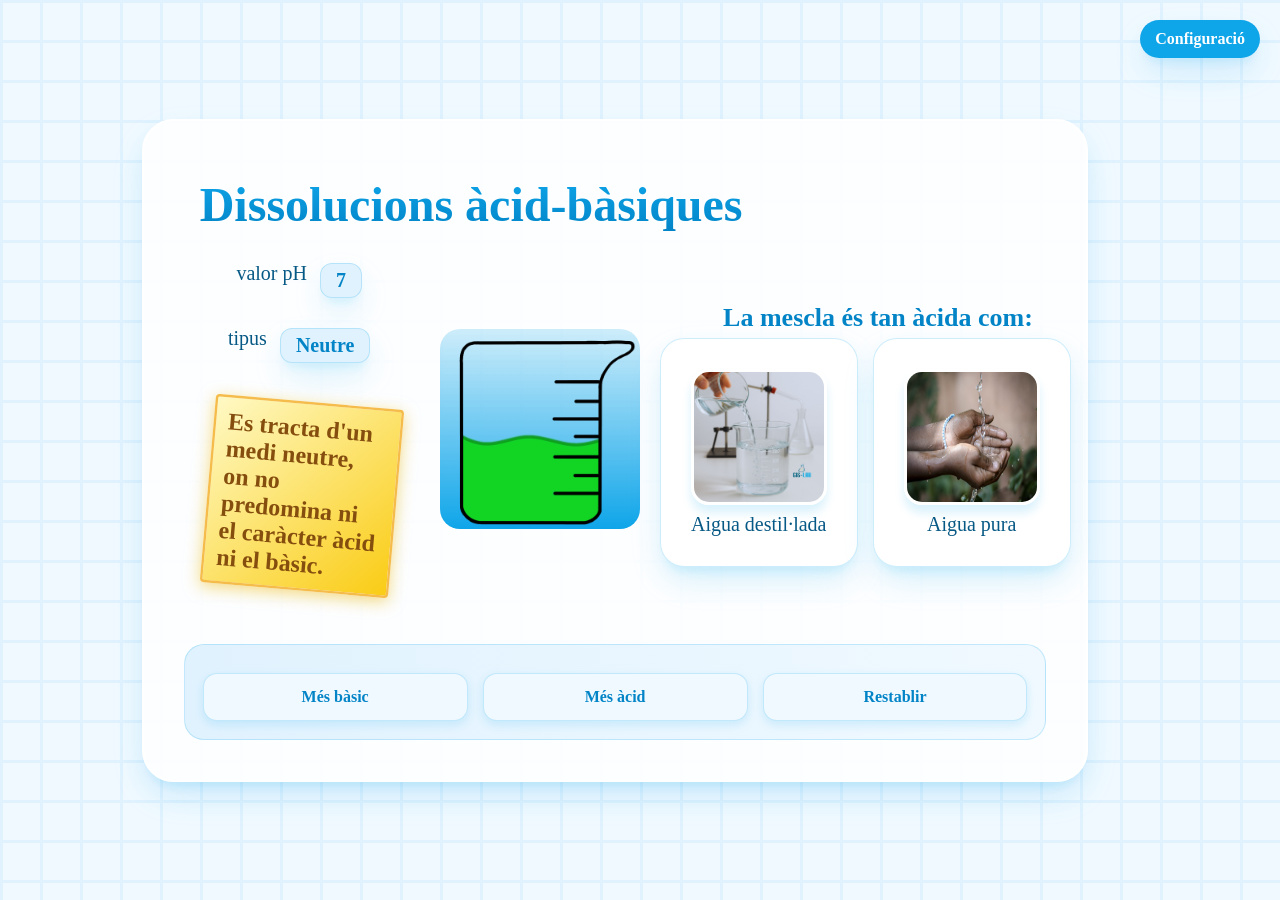
==== html_simulatorscreen.html @ f98c300f "commit: html page paths" ====
<!doctype html>
<html lang="ca">

<head>
  <meta charset="UTF-8" />
  <meta name="viewport" content="width=device-width, initial-scale=1.0" />
  <title>Simulador ácid-base</title>
  <link id="palette-style" type="text/css" rel="stylesheet" href="files_css/palette_lightmode.css">
  <link id="font-style" type="text/css" rel="stylesheet" href="files_css/typography_normal.css">
  <link id="behaviour-style" type="text/css" rel="stylesheet" href="files_css/behaivour_base.css">
  <link rel="icon" type="image/png" href="files_images/images_icon/favicon.png" />
</head>

<body class="loading">
  <div id="loader">
    <div></div>
    <div></div>
    <div></div>
  </div>


  <div id="pageContent">
    <main class="simulatorscreen_main">
      <section id="main_sizescaling_content">
        <section class="simulatorscreen_content">
          <section id="titol">
            <h1 data-i18n="p_title">Dissolucions àcid-bàsiques</h1>
          </section>

          <section id="informacio">
            <div id="columna_esquerra">
              <div class="text">
                <div class="vars">
                  <p data-i18n="p_ph">valor pH</p>
                  <p class="dreta" id="value">7</p>
                </div>
                <div class="vars">
                  <p data-i18n="p_type">tipus</p>
                  <p class="dreta" id="kind">Neutre</p>
                </div>
              </div>
              <div id="post-it" class="post-it">
                <h3 id="post_it">
                  Aquí apareixerà un comentari sobre la mescla.
                </h3>
              </div>
            </div>
            <div class="columna_mig">
              <img src="files_images/images_vas/vas_acidity_7.png" alt="vas" id="vas" />
            </div>
            <div class="columna_dreta">
              <div class="titol">
                <h2 data-i18n="p_comparison">La mescla és tan àcida com:</h2>
              </div>
              <div class="detalls">
                <div class="detall_1">
                  <img src="files_images/images_exemple/exemple_1.7.png" alt="primer exemple" id="exemple_1" />
                  <p id="info_1">Aigua destil·lada</p>
                </div>
                <div class="detall_2">
                  <img src="files_images/images_exemple/exemple_2.7.png" alt="segon exemple" id="exemple_2" />
                  <p id="info_2">Aigua pura</p>
                </div>
              </div>
            </div>
          </section>

          <section class="controladors">
            <button type="button" id="add" data-i18n="btn_more">Més bàsic</button>
            <button type="button" id="sub" data-i18n="btn_less">Més àcid</button>
            <button type="button" id="zer" data-i18n="btn_reset">Restablir</button>
          </section>
        </section>

      </section>
      <input type="checkbox" id="side-panel-toggle" style="display: none;">
      <label for="side-panel-toggle" class="panel-button">Configuració</label>
      <div class="side_configuration_var">
        <h2 data-i18n="p_lang">Idioma</h2>
        <button class="btn-lang" data-lang="es">Castellano</button>
        <button class="btn-lang" data-lang="ca">Català</button>
        <button class="btn-lang" data-lang="en">English</button>

        <h2 data-i18n="p_typo">Tipografies</h2>
        <button onclick="change_font(),  triggerPulse()" id="font_button" data-i18n="btn_dis">Mode dislèxic</button>

        <h2 data-i18n="p_dark">Modo oscuro</h2>
        <button onclick="change_palette(),  triggerPulse()" id="palette_button" data-i18n="btn_dark">Mode fosc</button>

        <h2 data-i18n="p_contrast">Contraste</h2>
        <button onclick="change_contrast(),  triggerPulse()" id="contrast_button" data-i18n="btn_contrast">Mode alt
          contrast</button>

        <h2 data-i18n="p_size">Mida</h2>
        <button onclick="change_size(),  triggerPulse()" id="size_button" data-i18n="btn_size">Augmentar mida</button>
      </div>
    </main>
  </div>
</body>

<script src="files_js/js_loader_simulatorscreen.js"></script>
<script src="files_js/js_behaivour.js"></script>
<script src="files_js/js_change_font.js"></script>
<script src="files_js/js_change_palette.js"></script>
<script src="files_js/js_change_contrast.js"></script>
<script src="files_js/js_change_size.js" type="text/javascript"></script>

</html>
---- files_css/palette_lightmode.css ----
:root {
  /* Base colors */
  --lab-bg: #f0f9ff;
  --lab-panel: rgba(255, 255, 255, 0.85);
  --lab-blue-primary: #0ea5e9;
  --lab-blue-deep: #0284c7;
  --lab-blue-soft: rgb(224, 242, 254);
  --lab-border: rgba(14, 165, 233, 0.2);
  --lab-yellow-contrast: #facc15;
  --lab-yellow-soft: #fff9c4;
  --lab-yellow-deep: #f5bc4b;
  --lab-brown: #854d0e;

  /* Derived */
  --text-primary: #075985;
  --text-strong: #0c4a6e;
  --white: #ffffff;

  --lab-selection-text: #ffffffcf;
  --lab-selection-background: #1900bec4;
  /* Shadows */
  --shadow:
    0 15px 35px -5px rgba(14, 165, 233, 0.2),
    0 10px 10px -5px rgba(14, 165, 233, 0.1);

  --shadow-blue-soft: rgba(14, 165, 233, 0.15);
  --shadow-blue-strong: rgba(14, 165, 233, 0.3);
  --shadow-yellow: rgba(234, 179, 8, 0.5);

  /* Sizes */
  --main-img-size: 200px;
  --example-img-size: 130px;
  --row-min-height: 350px;
}
---- files_css/typography_normal.css ----
/* Fonts */
@font-face {
  font-family: "basenjiBold";
  src: url("files_font/Basenji-SemiBold.otf");
}

@font-face {
  font-family: "highbrow";
  src: url("files_font/Highbrow.ttf");
}

@font-face {
  font-family: "sunday";
  src: url("files_font/sunday.otf");
}

@font-face {
  font-family: "cafe";
  src: url("files_font/cafe.ttf");
}

/* Base */
p,
h1,
h2 {
  margin: 0;
  padding: 4px 0 0 0;
  text-align: center;
  color: var(--text-primary);
}

/* Headings */
h1 {
  font-family: "basenjiBold";
  font-size: 48px;
  margin: 16px;
}

h2 {
  font-family: "cafe";
  font-size: 26px;
  margin: 5px;
  color: var(--lab-blue-deep);
}

/* General */
p,
button {
  font-family: "cafe";
  font-size: 20px;
}

/* Specific */
#main_title {
  font-size: 70px;
}

/* Component text */
.post-it,
h3 {
  font-family: "sunday";
  font-size: 30px;
  color: var(--lab-brown);
}

.dreta {
  font-weight: bold;
}

button,
#startButton {
  font-weight: 600;
}

.text {
  text-align: center;
  color: var(--text-strong);
}
---- files_css/behaivour_base.css ----
/* =========================================
   1. GLOBAL & BODY 
   ========================================= */
body {
  margin: 0;
  min-height: 90vh;
  display: flex;
  align-items: center;
  justify-content: center;
  justify-items: center;
  overflow-x: hidden;
  position: relative;
  width: 100%;
  background-color: var(--lab-bg);
  background-image: 
    linear-gradient(var(--lab-blue-soft) 3px, transparent 3px),
    linear-gradient(90deg, var(--lab-blue-soft) 3px, transparent 3px);
  background-size: clamp(20px, 5vw, 40px) clamp(20px, 5vw, 40px);
  animation: moveGrid 4s linear infinite;
}

body#titlescreen_body {
  padding-inline: clamp(15px, 5%, 10%);
  max-width: 100%;
}

body.loading {
  height: 200%;
  background-image: linear-gradient(var(--lab-blue-primary));
  animation: none;
}

::selection {
  color: var(--lab-selection-text);
  background: var(--lab-selection-background);
}

/* =========================================
   2. LAYOUT & CONTAINERS 
   ========================================= */
main.simulatorscreen_main {
  display: flex;
  align-items: center;
  justify-content: center;
  align-content: center;
  width: 100%;
  min-height: 100dvh;
  box-sizing: border-box;
}

main.titlescreen_main {
  display: flex;
  flex-direction: column;
  align-items: center;
  justify-content: center;
  width: 100%;
  padding: 20px;
  box-sizing: border-box;
}

#js_titlescreen_content,
#pageContent {
  opacity: 0;
  visibility: hidden;
  width: 100%;
  min-height: 50vh;
}

#js_titlescreen_content {
  display: grid;
  grid-template-columns: 1fr; /* Mobile First */
  gap: 20px;
  height: auto;
  min-height: 95dvh;
}

.simulatorscreen_content {
  width: 95%;
  max-width: 1200px;
  padding: clamp(16px, 4vw, 40px);
  background: var(--lab-panel);
  backdrop-filter: blur(15px);
  border: 2px solid var(--white);
  border-radius: clamp(16px, 3vw, 32px);
  box-shadow: var(--shadow);
  box-sizing: border-box;
}

#informacio {
  display: flex;
  flex-direction: column; /* Mobile First */
 
  gap: 20px;
  align-items: center;
  justify-content: space-evenly;
  margin-bottom: 30px;
}

div.credits {
  display: flex;
  align-items: flex-end;
  justify-content: center;
}

/* =========================================
   3. COMPONENTS & UI 
   ========================================= */

/* Side Panel Toggle (Checkbox Hack) */
.panel-button {
  position: fixed;
  top: 20px;
  right: 20px;
  z-index: 1001;
  background: var(--lab-blue-primary);
  color: white;
  padding: 10px 15px;
  border-radius: 50px;
  cursor: pointer;
  box-shadow: var(--shadow);
  font-weight: bold;
  transition: transform 0.3s;
}

.side_configuration_var {
  position: fixed;
  display: flex;
  flex-direction: column;
  align-items: center;
  right: -100%; 
  top: 0;
  bottom: 0;
  width: 280px;
  max-width: 85vw;
  padding: 80px 20px 20px 20px;
  background: var(--lab-panel);
  backdrop-filter: blur(10px);
  border-left: solid 10px var(--lab-blue-primary);
  box-shadow: var(--shadow);
  z-index: 1000;
  overflow-y: auto;
  transition: right 0.5s cubic-bezier(0.77, 0, 0.175, 1);
  height: fit-content;
  border-radius: 20px;
}

#side-panel-toggle:checked ~ .side_configuration_var {
  right: 0;
}

#side-panel-toggle:checked ~ .panel-button {
  transform: translateX(-230px);
}

/* Post-it */
.post-it {
  display: flex;
  align-items: center;
  justify-content: center;
  width: clamp(120px, 40vw, 200px);
  height: clamp(120px, 40vw, 200px);
  margin: 0 auto;
  padding: 15px;
  background: linear-gradient(135deg, var(--lab-yellow-soft) 0%, var(--lab-yellow-contrast) 100%);
  color: var(--lab-brown);
  border: 3px solid var(--lab-yellow-deep);
  border-radius: 5px;
  box-shadow: 0 5px 20px var(--shadow-yellow);
  transform: scale(0.8) rotate(5deg);
  transition: all 0.4s;
}

.post-it:hover {
  transform: scale(1.05) rotate(-2deg);
}

/* Buttons */
button {
  display: flex;
  align-items: center;
  justify-content: center;
  margin-top: 10px;
  height: clamp(40px, 6vw, 48px);
  padding: 0 clamp(12px, 3vw, 20px);
  background-color: var(--lab-bg);
  color: var(--lab-blue-deep);
  border: 1px solid var(--lab-border);
  border-radius: 14px;
  font-size: clamp(0.8rem, 2vw, 1rem);
  cursor: pointer;
  box-shadow: 0 4px 10px var(--shadow-blue-soft);
  transition: all 0.3s ease;
}

button:hover {
  background: var(--lab-blue-primary);
  color: var(--white);
  transform: translateY(-3px);
  box-shadow: 0 8px 20px var(--shadow-blue-strong);
}

.dreta {
  padding: 5px 15px;
  margin: 5px;
  background: var(--lab-blue-soft);
  color: var(--lab-blue-deep);
  border: 1px solid var(--lab-border);
  border-radius: 12px;
  font-weight: bold;
  box-shadow: var(--shadow);
}

.vars {
  display: flex;
  flex-wrap: wrap;
  justify-content: center;
  padding: 10px;
  gap: 8px;
}

/* Images & Details */
#vas {
  width: var(--main-img-size);
  height: var(--main-img-size);
  object-fit: contain;
  border-radius: 20px;
  background-image: linear-gradient(180deg, var(--lab-border) 0%, var(--lab-blue-primary) 100%);
  filter: drop-shadow(0px 5px 5px var(--shadow-vas));
}

.detalls {
  display: flex;
  flex-direction: row;
  justify-content: center;
  gap: 15px;
  margin-right: 2vw;
}

.detall_1, .detall_2 {
  width: 100%;
  max-width: 170px;
  padding: clamp(10px, 3vw, 30px);
  background: var(--white);
  border: 1px solid var(--lab-border);
  border-radius: 24px;
  box-shadow: var(--shadow);
}

.detalls img {
  width: var(--example-img-size);
  height: var(--example-img-size); /*not final, just until I have the final examples images sized correctly */
  border: 3px solid var(--white);
  border-radius: 18px;
  box-shadow: 0 8px 10px var(--shadow-blue-soft);
  transition: transform 0.3s ease;
}

.detalls img:hover {
  transform: scale(1.1);
}

.controladors {
  display: grid;
  grid-template-columns: repeat(auto-fit, minmax(120px, 1fr));
  gap: 15px;
  padding: 18px;
  background: linear-gradient(to right, var(--lab-blue-soft), var(--lab-bg));
  border: 1px solid var(--lab-border);
  border-radius: 20px;
}

/* =========================================
   4. ANIMATIONS & LOADER 
   ========================================= */
#loader {
  position: fixed;
  left: 50%;
  top: 50%;
  transform: translate(-50%, -50%);
  z-index: 9999;
  display: flex;
  gap: 10px;
}

#loader div {
  width: 20px;
  height: 20px;
  background-color: var(--lab-blue-soft);
  border-radius: 50%;
  animation: jump 0.35s infinite alternate;
}

#loader div:nth-child(2) { animation-delay: 0.1s; }
#loader div:nth-child(3) { animation-delay: 0.2s; }

@keyframes jump {
  from { transform: translateY(0); }
  to { transform: translateY(-30px); }
}

@keyframes moveGrid {
  from { background-position: 0 0, 0 0; }
  to { background-position: clamp(20px, 5vw, 40px) clamp(20px, 5vw, 40px), clamp(20px, 5vw, 40px) clamp(20px, 5vw, 40px); }
}

#pageContent.show,
#js_titlescreen_content.show {
  visibility: visible;
  animation: popIn 0.7s cubic-bezier(0.175, 0.885, 0.32, 1.275) forwards;
}

@keyframes popIn {
  0% { opacity: 0; transform: scale(0.95) translateY(10px); }
  60% { opacity: 1; transform: scale(1.03) translateY(-2px); }
  100% { opacity: 1; transform: scale(1); }
}

.page-animate { animation: pagePulse 0.6s ease-out; }

@keyframes pagePulse {
  0%, 100% { transform: rotate(0deg) translateX(0); }
  15% { transform: rotate(0.4deg) translateX(4px); }
  40% { transform: rotate(-0.2deg) translateX(-2px); }
  70% { transform: rotate(0.1deg) translateX(1px); }
}

#startButton { animation: pulse_start_button 3s ease-in-out infinite; }

@keyframes pulse_start_button {
  0%, 100% { transform: scale(1); background-color: var(--white); color: var(--text-primary); }
  40% { background-color: var(--lab-blue-primary); color: var(--white); border: 4px solid var(--lab-blue-deep); }
  60% { transform: scale(1.15); background-color: var(--lab-blue-primary); color: var(--white); }
}

h1, .title_char {
  display: flex;
  flex-direction: row;
  padding: 0;
  background-image: linear-gradient(180deg, var(--lab-blue-primary), var(--lab-blue-deep));
  background-clip: text;
  color: transparent;
  transition: transform 2s ease-in-out;
}

.title_char div { animation: title_jump 1s infinite alternate; }

@keyframes title_jump {
  from { transform: translateY(0) scale(2); text-shadow: 0 0px 0px rgba(224, 242, 254, 0.5); }
  to { transform: translateY(-20px) scale(1.8); text-shadow: 0 0px 0px var(--shadow-blue-soft); }
}

/* Title Character Delays */
.title_char div:nth-child(1) { animation-delay: 0s; }
.title_char div:nth-child(2) { animation-delay: 0.05s; }
.title_char div:nth-child(3) { animation-delay: 0.1s; }
.title_char div:nth-child(4) { animation-delay: 0.15s; }
.title_char div:nth-child(5) { animation-delay: 0.2s; }
.title_char div:nth-child(6) { animation-delay: 0.25s; }
.title_char div:nth-child(7) { animation-delay: 0.3s; }
.title_char div:nth-child(8) { animation-delay: 0.35s; }
.title_char div:nth-child(9) { animation-delay: 0.4s; }
.title_char div:nth-child(10){ animation-delay: 0.45s; }
.title_char div:nth-child(11){ animation-delay: 0.5s; }
.title_char div:nth-child(12){ animation-delay: 0.55s; }
.title_char div:nth-child(13){ animation-delay: 0.6s; }
.title_char div:nth-child(14){ animation-delay: 0.65s; }
.title_char div:nth-child(15){ animation-delay: 0.7s; }
.title_char div:nth-child(16){ animation-delay: 0.75s; }
.title_char div:nth-child(17){ animation-delay: 0.8s; }
.title_char div:nth-child(18){ animation-delay: 0.85s; }
.title_char div:nth-child(19){ animation-delay: 0.9s; }
.title_char div:nth-child(20){ animation-delay: 0.95s; }

/* =========================================
   5. RESPONSIVE QUERIES 
   ========================================= */

@media (max-width: 600px) {
  .side_configuration_var {
    width: 100%;
    border-left: none;
    border-top: solid 10px var(--lab-blue-primary);
  }
  #side-panel-toggle:checked ~ .panel-button {
    transform: none;
  }
}

@media (min-width: 768px) {
  #js_titlescreen_content { grid-template-columns: 1fr 3fr 1fr; }
  #informacio { flex-direction: row; }
  .detall_1, .detall_2 { width: auto; }
}

@media (min-width: 1024px) {
  #js_titlescreen_content { grid-template-columns: 1fr 4fr 1fr; }
}
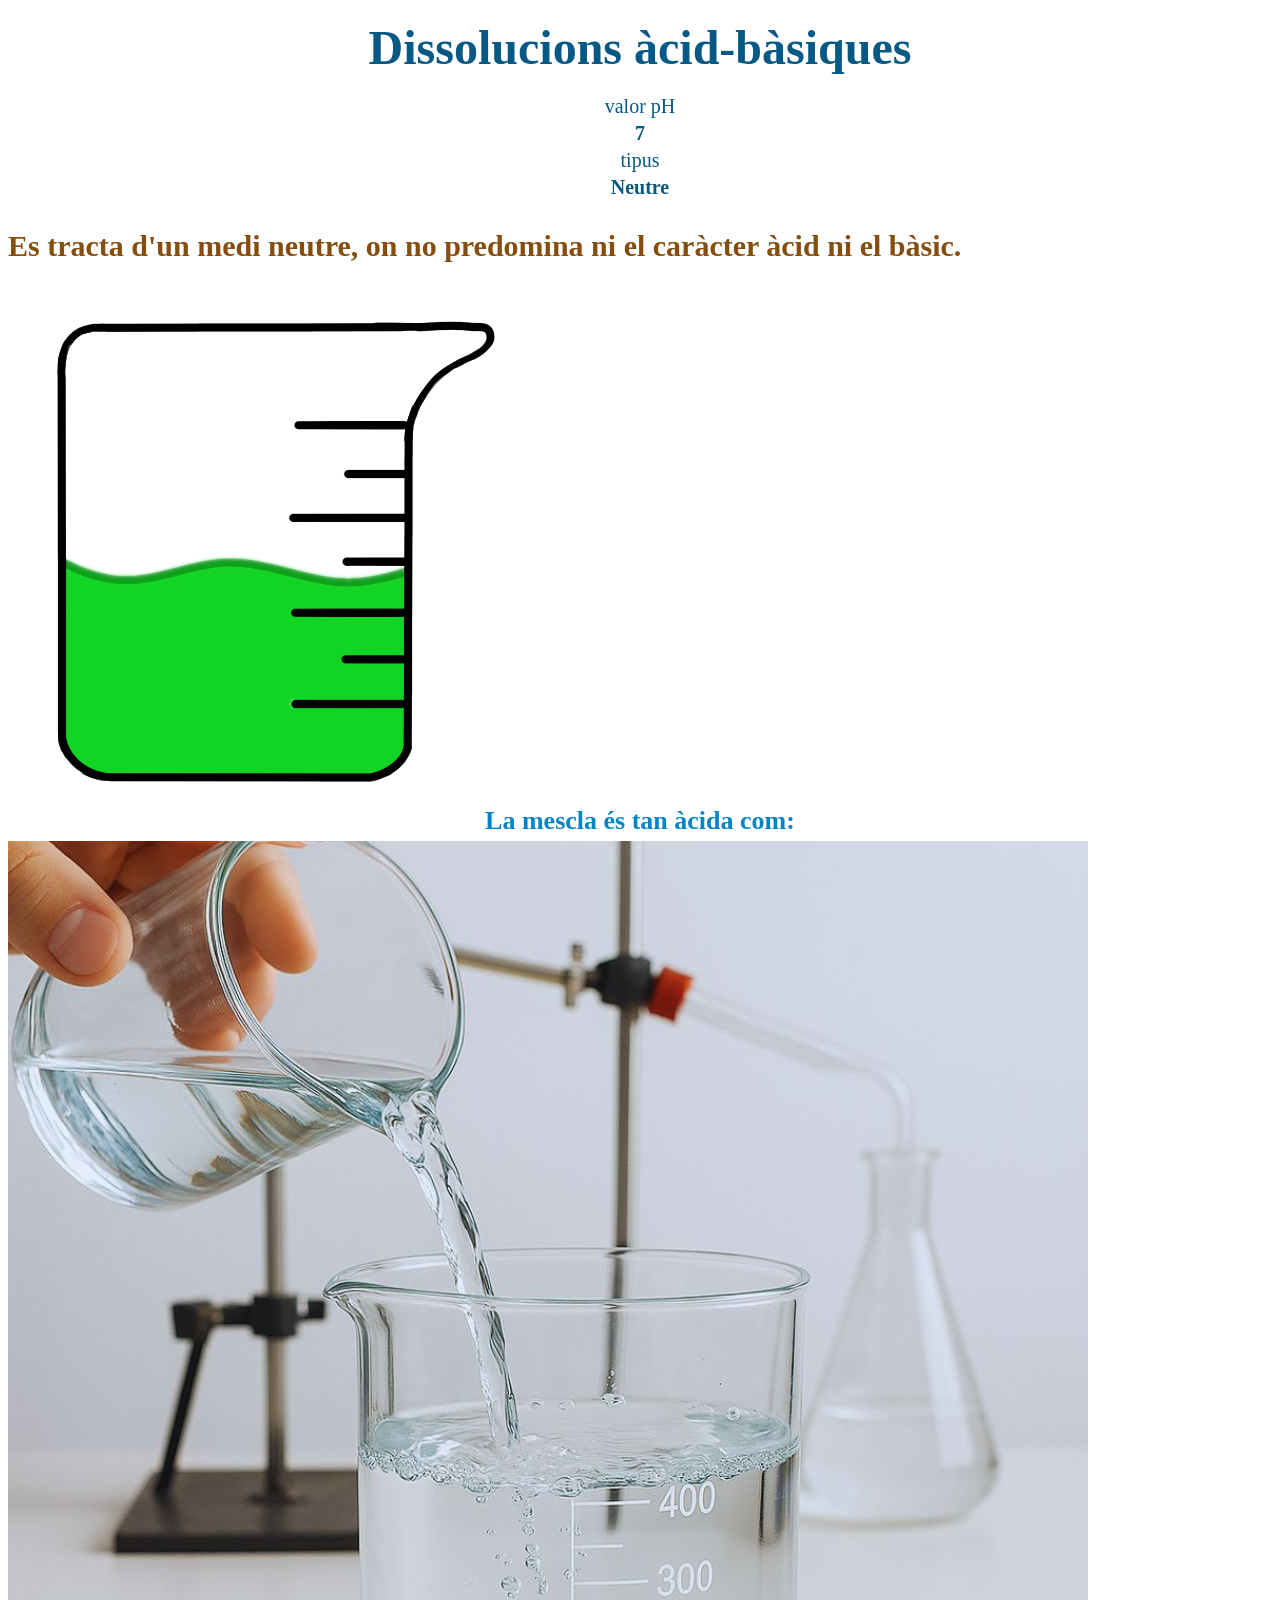
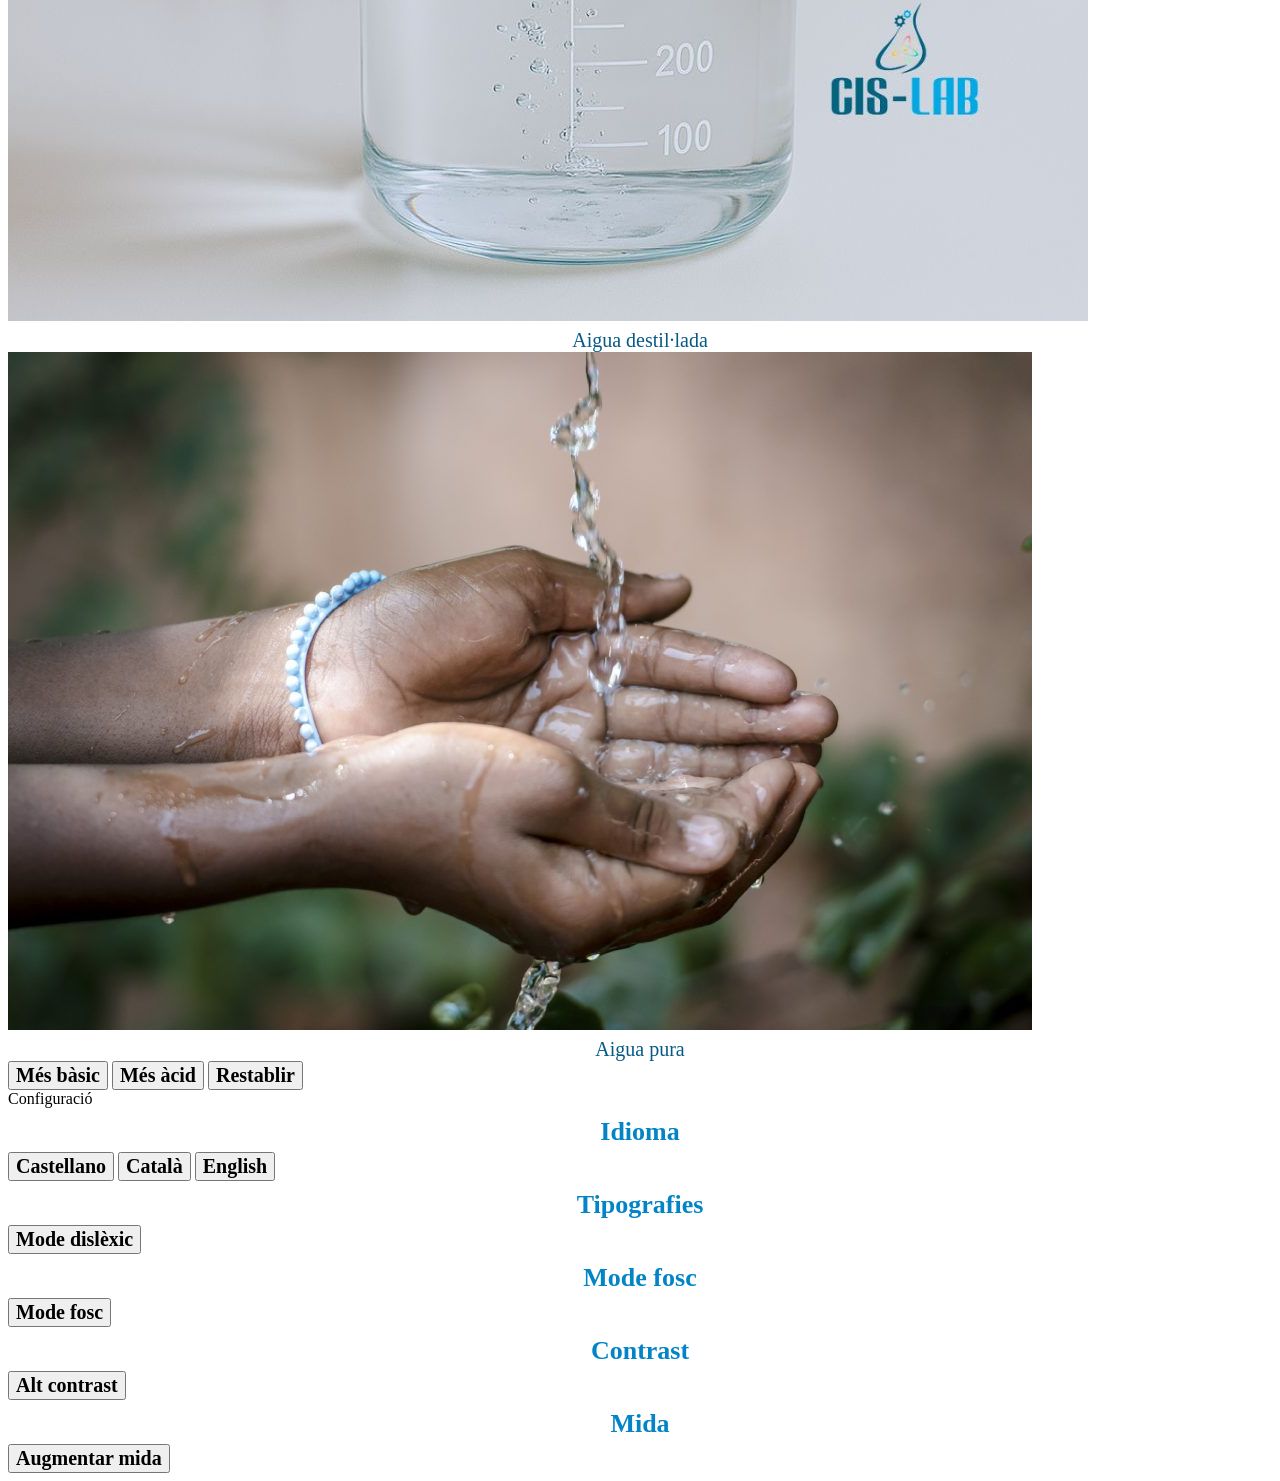
==== commit a371d406: "commit: more paths fixing (or trying to fix them)" ====
--- a/html_simulatorscreen.html
+++ b/html_simulatorscreen.html
@@ -7,7 +7,7 @@
   <title>Simulador ácid-base</title>
   <link id="palette-style" type="text/css" rel="stylesheet" href="files_css/palette_lightmode.css">
   <link id="font-style" type="text/css" rel="stylesheet" href="files_css/typography_normal.css">
-  <link id="behaviour-style" type="text/css" rel="stylesheet" href="files_css/behaivour_base.css">
+  <link id="behaviour-style" type="text/css" rel="stylesheet" href="files_css/behaviour_base.css">
   <link rel="icon" type="image/png" href="files_images/images_icon/favicon.png" />
 </head>
 
@@ -46,7 +46,7 @@
               </div>
             </div>
             <div class="columna_mig">
-              <img src="files_images/images_vas/vas_acidity_7.png" alt="vas" id="vas" />
+              <img src="/files_images/images_vas/vas_acidity_7.png" alt="vas" id="vas" />
             </div>
             <div class="columna_dreta">
               <div class="titol">
@@ -54,11 +54,11 @@
               </div>
               <div class="detalls">
                 <div class="detall_1">
-                  <img src="files_images/images_exemple/exemple_1.7.png" alt="primer exemple" id="exemple_1" />
+                  <img src="/files_images/images_exemple/exemple_1.7.png" alt="primer exemple" id="exemple_1" />
                   <p id="info_1">Aigua destil·lada</p>
                 </div>
                 <div class="detall_2">
-                  <img src="files_images/images_exemple/exemple_2.7.png" alt="segon exemple" id="exemple_2" />
+                  <img src="/files_images/images_exemple/exemple_2.7.png" alt="segon exemple" id="exemple_2" />
                   <p id="info_2">Aigua pura</p>
                 </div>
               </div>
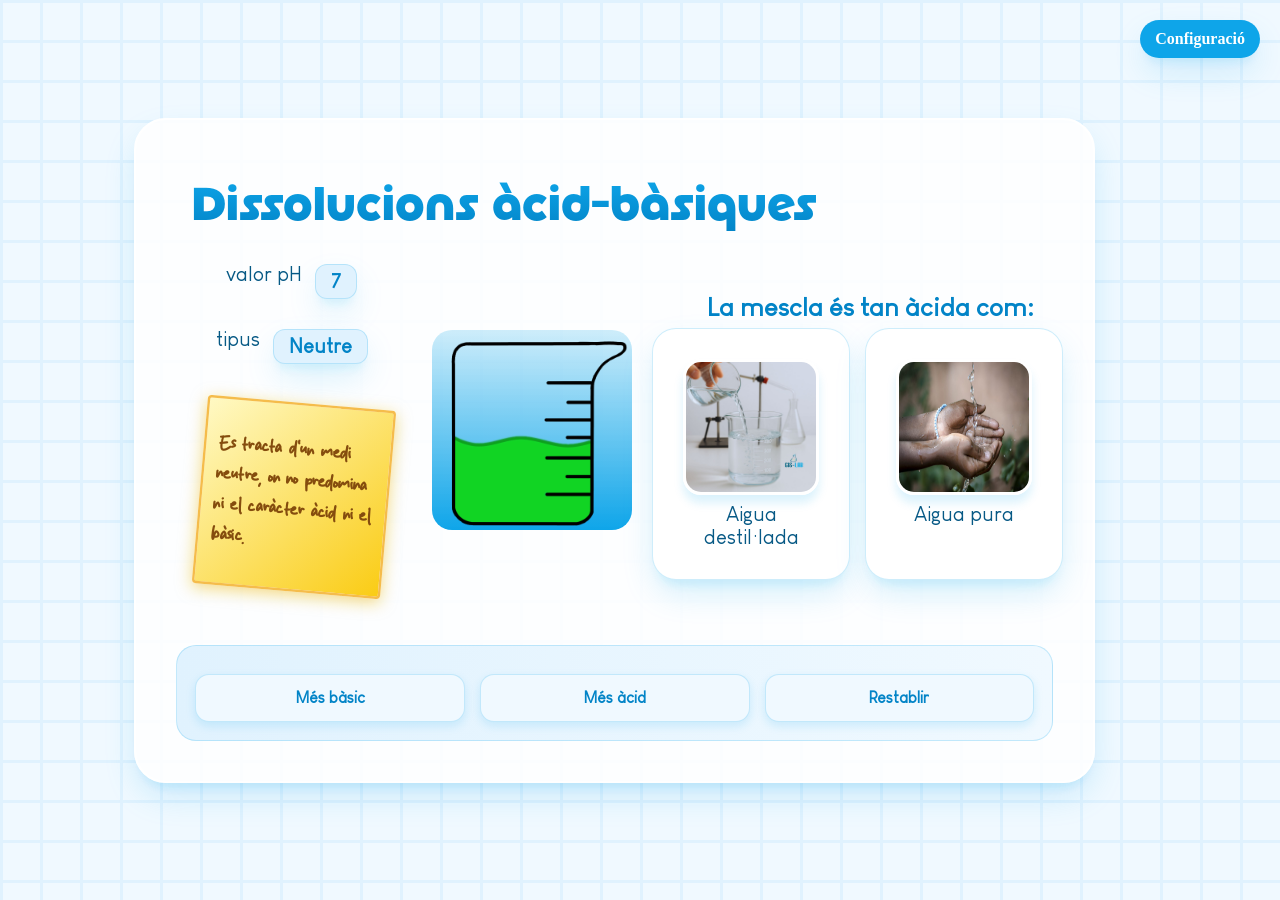
==== commit 5d9e4e5e: "commit: dyslexic ass" ====
--- a/html_simulatorscreen.html
+++ b/html_simulatorscreen.html
@@ -98,11 +98,11 @@
   </div>
 </body>
 
-<script src="files_js/js_loader_simulatorscreen.js"></script>
-<script src="files_js/js_behaivour.js"></script>
-<script src="files_js/js_change_font.js"></script>
-<script src="files_js/js_change_palette.js"></script>
-<script src="files_js/js_change_contrast.js"></script>
+<script src="files_js/js_loader_simulatorscreen.js" type="text/javascript"></script>
+<script src="files_js/js_behaviour.js" type="text/javascript"></script>
+<script src="files_js/js_change_font.js" type="text/javascript"></script>
+<script src="files_js/js_change_palette.js" type="text/javascript"></script>
+<script src="files_js/js_change_contrast.js" type="text/javascript"></script>
 <script src="files_js/js_change_size.js" type="text/javascript"></script>
 
 </html>
--- a/files_css/typography_normal.css
+++ b/files_css/typography_normal.css
@@ -1,7 +1,7 @@
 /* Fonts */
 @font-face {
   font-family: "basenjiBold";
-  src: url("files_font/Basenji-SemiBold.otf");
+  src: url("/files_font/Basenji-SemiBold.otf");
 }
 
 @font-face {
@@ -11,12 +11,12 @@
 
 @font-face {
   font-family: "sunday";
-  src: url("files_font/sunday.otf");
+  src: url("/files_font/sunday.otf");
 }
 
 @font-face {
   font-family: "cafe";
-  src: url("files_font/cafe.ttf");
+  src: url("/files_font/cafe.ttf");
 }
 
 /* Base */
--- a/files_css/behaviour_base.css
+++ b/files_css/behaviour_base.css
@@ -0,0 +1,397 @@
+/* =========================================
+   1. GLOBAL & BODY 
+   ========================================= */
+body {
+  margin: 0;
+  min-height: 90vh;
+  display: flex;
+  align-items: center;
+  justify-content: center;
+  justify-items: center;
+  overflow-x: hidden;
+  position: relative;
+  width: 100%;
+  background-color: var(--lab-bg);
+  background-image: 
+    linear-gradient(var(--lab-blue-soft) 3px, transparent 3px),
+    linear-gradient(90deg, var(--lab-blue-soft) 3px, transparent 3px);
+  background-size: clamp(20px, 5vw, 40px) clamp(20px, 5vw, 40px);
+  animation: moveGrid 4s linear infinite;
+}
+
+body#titlescreen_body {
+  padding-inline: clamp(15px, 5%, 10%);
+  max-width: 100%;
+}
+
+body.loading {
+  height: 200%;
+  background-image: linear-gradient(var(--lab-blue-primary));
+  animation: none;
+}
+
+::selection {
+  color: var(--lab-selection-text);
+  background: var(--lab-selection-background);
+}
+
+/* =========================================
+   2. LAYOUT & CONTAINERS 
+   ========================================= */
+main.simulatorscreen_main {
+  display: flex;
+  align-items: center;
+  justify-content: center;
+  align-content: center;
+  width: 100%;
+  min-height: 100dvh;
+  box-sizing: border-box;
+}
+
+main.titlescreen_main {
+  display: flex;
+  flex-direction: column;
+  align-items: center;
+  justify-content: center;
+  width: 100%;
+  padding: 20px;
+  box-sizing: border-box;
+}
+
+#js_titlescreen_content,
+#pageContent {
+  opacity: 0;
+  visibility: hidden;
+  width: 100%;
+  min-height: 50vh;
+}
+
+#js_titlescreen_content {
+  display: grid;
+  grid-template-columns: 1fr; /* Mobile First */
+  gap: 20px;
+  height: auto;
+  min-height: 95dvh;
+}
+
+.simulatorscreen_content {
+  width: 95%;
+  max-width: 1200px;
+  padding: clamp(16px, 4vw, 40px);
+  background: var(--lab-panel);
+  backdrop-filter: blur(15px);
+  border: 2px solid var(--white);
+  border-radius: clamp(16px, 3vw, 32px);
+  box-shadow: var(--shadow);
+  box-sizing: border-box;
+}
+
+#informacio {
+  display: flex;
+  flex-direction: column; /* Mobile First */
+ 
+  gap: 20px;
+  align-items: center;
+  justify-content: space-evenly;
+  margin-bottom: 30px;
+}
+
+div.credits {
+  display: flex;
+  align-items: flex-end;
+  justify-content: center;
+}
+
+/* =========================================
+   3. COMPONENTS & UI 
+   ========================================= */
+
+/* Side Panel Toggle (Checkbox Hack) */
+.panel-button {
+  position: fixed;
+  top: 20px;
+  right: 20px;
+  z-index: 1001;
+  background: var(--lab-blue-primary);
+  color: white;
+  padding: 10px 15px;
+  border-radius: 50px;
+  cursor: pointer;
+  box-shadow: var(--shadow);
+  font-weight: bold;
+  transition: transform 0.3s;
+}
+
+.side_configuration_var {
+  position: fixed;
+  display: flex;
+  flex-direction: column;
+  align-items: center;
+  right: -100%; 
+  top: 0;
+  bottom: 0;
+  width: 280px;
+  max-width: 85vw;
+  padding: 80px 20px 20px 20px;
+  background: var(--lab-panel);
+  backdrop-filter: blur(10px);
+  border-left: solid 10px var(--lab-blue-primary);
+  box-shadow: var(--shadow);
+  z-index: 1000;
+  overflow-y: auto;
+  transition: right 0.5s cubic-bezier(0.77, 0, 0.175, 1);
+  height: fit-content;
+  border-radius: 20px;
+}
+
+#side-panel-toggle:checked ~ .side_configuration_var {
+  right: 0;
+}
+
+#side-panel-toggle:checked ~ .panel-button {
+  transform: translateX(-230px);
+}
+
+/* Post-it */
+.post-it {
+  display: flex;
+  align-items: center;
+  justify-content: center;
+  width: clamp(120px, 40vw, 200px);
+  height: clamp(120px, 40vw, 200px);
+  margin: 0 auto;
+  padding: 15px;
+  background: linear-gradient(135deg, var(--lab-yellow-soft) 0%, var(--lab-yellow-contrast) 100%);
+  color: var(--lab-brown);
+  border: 3px solid var(--lab-yellow-deep);
+  border-radius: 5px;
+  box-shadow: 0 5px 20px var(--shadow-yellow);
+  transform: scale(0.8) rotate(5deg);
+  transition: all 0.4s;
+}
+
+.post-it:hover {
+  transform: scale(1.05) rotate(-2deg);
+}
+
+/* Buttons */
+button {
+  display: flex;
+  align-items: center;
+  justify-content: center;
+  margin-top: 10px;
+  height: clamp(40px, 6vw, 48px);
+  padding: 0 clamp(12px, 3vw, 20px);
+  background-color: var(--lab-bg);
+  color: var(--lab-blue-deep);
+  border: 1px solid var(--lab-border);
+  border-radius: 14px;
+  font-size: clamp(0.8rem, 2vw, 1rem);
+  cursor: pointer;
+  box-shadow: 0 4px 10px var(--shadow-blue-soft);
+  transition: all 0.3s ease;
+}
+
+button:hover {
+  background: var(--lab-blue-primary);
+  color: var(--white);
+  transform: translateY(-3px);
+  box-shadow: 0 8px 20px var(--shadow-blue-strong);
+}
+
+.dreta {
+  padding: 5px 15px;
+  margin: 5px;
+  background: var(--lab-blue-soft);
+  color: var(--lab-blue-deep);
+  border: 1px solid var(--lab-border);
+  border-radius: 12px;
+  font-weight: bold;
+  box-shadow: var(--shadow);
+}
+
+.vars {
+  display: flex;
+  flex-wrap: wrap;
+  justify-content: center;
+  padding: 10px;
+  gap: 8px;
+}
+
+/* Images & Details */
+#vas {
+  width: var(--main-img-size);
+  height: var(--main-img-size);
+  object-fit: contain;
+  border-radius: 20px;
+  background-image: linear-gradient(180deg, var(--lab-border) 0%, var(--lab-blue-primary) 100%);
+  filter: drop-shadow(0px 5px 5px var(--shadow-vas));
+}
+
+.detalls {
+  display: flex;
+  flex-direction: row;
+  justify-content: center;
+  gap: 15px;
+  margin-right: 2vw;
+}
+
+.detall_1, .detall_2 {
+  width: 100%;
+  max-width: 170px;
+  padding: clamp(10px, 3vw, 30px);
+  background: var(--white);
+  border: 1px solid var(--lab-border);
+  border-radius: 24px;
+  box-shadow: var(--shadow);
+}
+
+.detalls img {
+  width: var(--example-img-size);
+  height: var(--example-img-size); /*not final, just until I have the final examples images sized correctly */
+  border: 3px solid var(--white);
+  border-radius: 18px;
+  box-shadow: 0 8px 10px var(--shadow-blue-soft);
+  transition: transform 0.3s ease;
+}
+
+.detalls img:hover {
+  transform: scale(1.1);
+}
+
+.controladors {
+  display: grid;
+  grid-template-columns: repeat(auto-fit, minmax(120px, 1fr));
+  gap: 15px;
+  padding: 18px;
+  background: linear-gradient(to right, var(--lab-blue-soft), var(--lab-bg));
+  border: 1px solid var(--lab-border);
+  border-radius: 20px;
+}
+
+/* =========================================
+   4. ANIMATIONS & LOADER 
+   ========================================= */
+#loader {
+  position: fixed;
+  left: 50%;
+  top: 50%;
+  transform: translate(-50%, -50%);
+  z-index: 9999;
+  display: flex;
+  gap: 10px;
+}
+
+#loader div {
+  width: 20px;
+  height: 20px;
+  background-color: var(--lab-blue-soft);
+  border-radius: 50%;
+  animation: jump 0.35s infinite alternate;
+}
+
+#loader div:nth-child(2) { animation-delay: 0.1s; }
+#loader div:nth-child(3) { animation-delay: 0.2s; }
+
+@keyframes jump {
+  from { transform: translateY(0); }
+  to { transform: translateY(-30px); }
+}
+
+@keyframes moveGrid {
+  from { background-position: 0 0, 0 0; }
+  to { background-position: clamp(20px, 5vw, 40px) clamp(20px, 5vw, 40px), clamp(20px, 5vw, 40px) clamp(20px, 5vw, 40px); }
+}
+
+#pageContent.show,
+#js_titlescreen_content.show {
+  visibility: visible;
+  animation: popIn 0.7s cubic-bezier(0.175, 0.885, 0.32, 1.275) forwards;
+}
+
+@keyframes popIn {
+  0% { opacity: 0; transform: scale(0.95) translateY(10px); }
+  60% { opacity: 1; transform: scale(1.03) translateY(-2px); }
+  100% { opacity: 1; transform: scale(1); }
+}
+
+.page-animate { animation: pagePulse 0.6s ease-out; }
+
+@keyframes pagePulse {
+  0%, 100% { transform: rotate(0deg) translateX(0); }
+  15% { transform: rotate(0.4deg) translateX(4px); }
+  40% { transform: rotate(-0.2deg) translateX(-2px); }
+  70% { transform: rotate(0.1deg) translateX(1px); }
+}
+
+#startButton { animation: pulse_start_button 3s ease-in-out infinite; }
+
+@keyframes pulse_start_button {
+  0%, 100% { transform: scale(1); background-color: var(--white); color: var(--text-primary); }
+  40% { background-color: var(--lab-blue-primary); color: var(--white); border: 4px solid var(--lab-blue-deep); }
+  60% { transform: scale(1.15); background-color: var(--lab-blue-primary); color: var(--white); }
+}
+
+h1, .title_char {
+  display: flex;
+  flex-direction: row;
+  padding: 0;
+  background-image: linear-gradient(180deg, var(--lab-blue-primary), var(--lab-blue-deep));
+  background-clip: text;
+  color: transparent;
+  transition: transform 2s ease-in-out;
+}
+
+.title_char div { animation: title_jump 1s infinite alternate; }
+
+@keyframes title_jump {
+  from { transform: translateY(0) scale(2); text-shadow: 0 0px 0px rgba(224, 242, 254, 0.5); }
+  to { transform: translateY(-20px) scale(1.8); text-shadow: 0 0px 0px var(--shadow-blue-soft); }
+}
+
+/* Title Character Delays */
+.title_char div:nth-child(1) { animation-delay: 0s; }
+.title_char div:nth-child(2) { animation-delay: 0.05s; }
+.title_char div:nth-child(3) { animation-delay: 0.1s; }
+.title_char div:nth-child(4) { animation-delay: 0.15s; }
+.title_char div:nth-child(5) { animation-delay: 0.2s; }
+.title_char div:nth-child(6) { animation-delay: 0.25s; }
+.title_char div:nth-child(7) { animation-delay: 0.3s; }
+.title_char div:nth-child(8) { animation-delay: 0.35s; }
+.title_char div:nth-child(9) { animation-delay: 0.4s; }
+.title_char div:nth-child(10){ animation-delay: 0.45s; }
+.title_char div:nth-child(11){ animation-delay: 0.5s; }
+.title_char div:nth-child(12){ animation-delay: 0.55s; }
+.title_char div:nth-child(13){ animation-delay: 0.6s; }
+.title_char div:nth-child(14){ animation-delay: 0.65s; }
+.title_char div:nth-child(15){ animation-delay: 0.7s; }
+.title_char div:nth-child(16){ animation-delay: 0.75s; }
+.title_char div:nth-child(17){ animation-delay: 0.8s; }
+.title_char div:nth-child(18){ animation-delay: 0.85s; }
+.title_char div:nth-child(19){ animation-delay: 0.9s; }
+.title_char div:nth-child(20){ animation-delay: 0.95s; }
+
+/* =========================================
+   5. RESPONSIVE QUERIES 
+   ========================================= */
+
+@media (max-width: 600px) {
+  .side_configuration_var {
+    width: 100%;
+    border-left: none;
+    border-top: solid 10px var(--lab-blue-primary);
+  }
+  #side-panel-toggle:checked ~ .panel-button {
+    transform: none;
+  }
+}
+
+@media (min-width: 768px) {
+  #js_titlescreen_content { grid-template-columns: 1fr 3fr 1fr; }
+  #informacio { flex-direction: row; }
+  .detall_1, .detall_2 { width: auto; }
+}
+
+@media (min-width: 1024px) {
+  #js_titlescreen_content { grid-template-columns: 1fr 4fr 1fr; }
+}
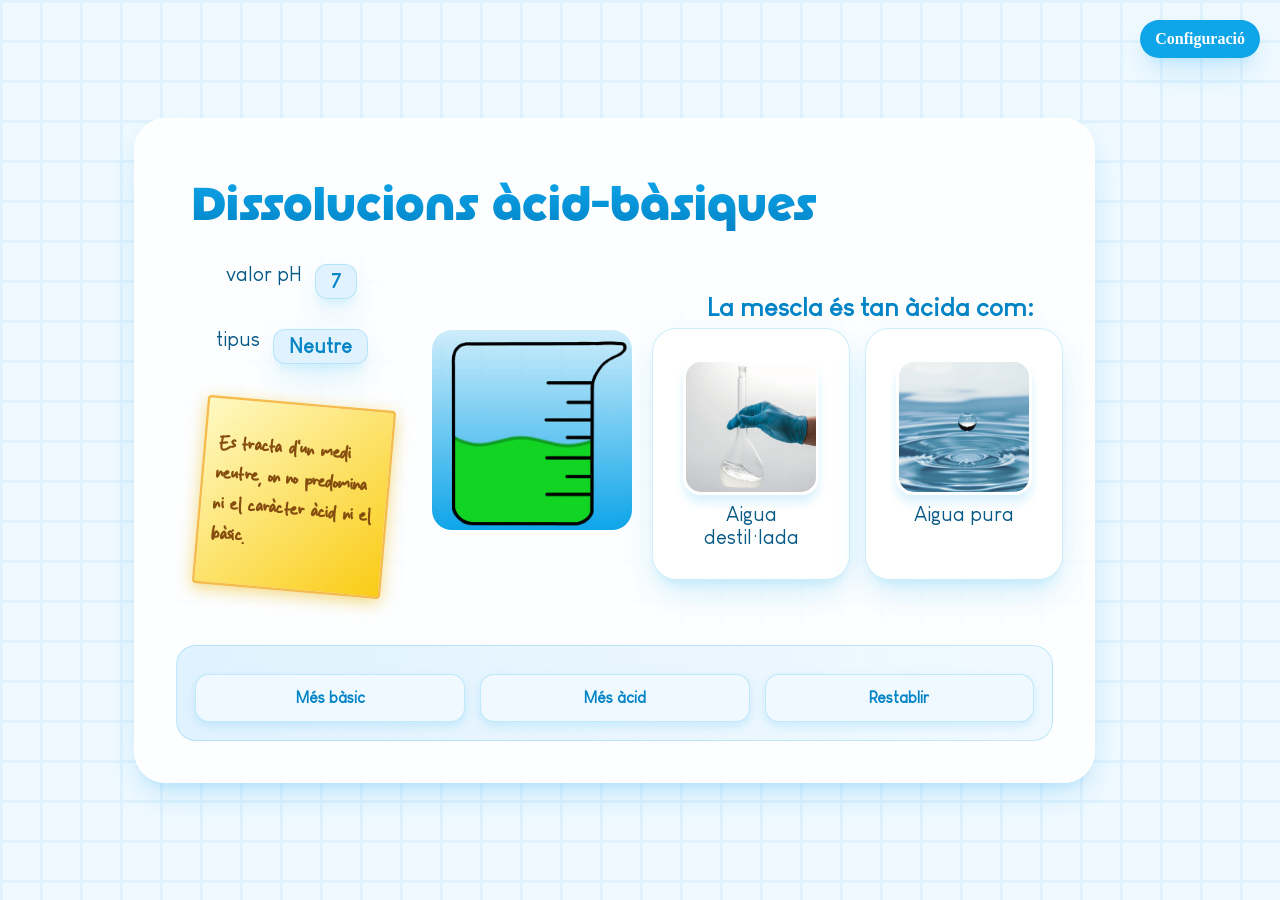
==== commit 34be523e: "commit: changing" ====
--- a/html_simulatorscreen.html
+++ b/html_simulatorscreen.html
@@ -5,8 +5,8 @@
   <meta charset="UTF-8" />
   <meta name="viewport" content="width=device-width, initial-scale=1.0" />
   <title>Simulador ácid-base</title>
+    <link id="font-style" type="text/css" rel="stylesheet" href="files_css/typography_normal.css">
   <link id="palette-style" type="text/css" rel="stylesheet" href="files_css/palette_lightmode.css">
-  <link id="font-style" type="text/css" rel="stylesheet" href="files_css/typography_normal.css">
   <link id="behaviour-style" type="text/css" rel="stylesheet" href="files_css/behaviour_base.css">
   <link rel="icon" type="image/png" href="files_images/images_icon/favicon.png" />
 </head>
--- a/files_css/typography_normal.css
+++ b/files_css/typography_normal.css
@@ -1,22 +1,22 @@
 /* Fonts */
 @font-face {
   font-family: "basenjiBold";
-  src: url("/files_font/Basenji-SemiBold.otf");
+  src: url("/files_font/Basenji-SemiBold.otf")  format('opentype');
 }
 
 @font-face {
   font-family: "highbrow";
-  src: url("files_font/Highbrow.ttf");
+  src: url("/files_font/Highbrow.ttf") format('truetype');
 }
 
 @font-face {
   font-family: "sunday";
-  src: url("/files_font/sunday.otf");
+  src: url("/files_font/sunday.otf") format('opentype');
 }
 
 @font-face {
   font-family: "cafe";
-  src: url("/files_font/cafe.ttf");
+  src: url("/files_font/cafe.ttf") format('truetype');
 }
 
 /* Base */
